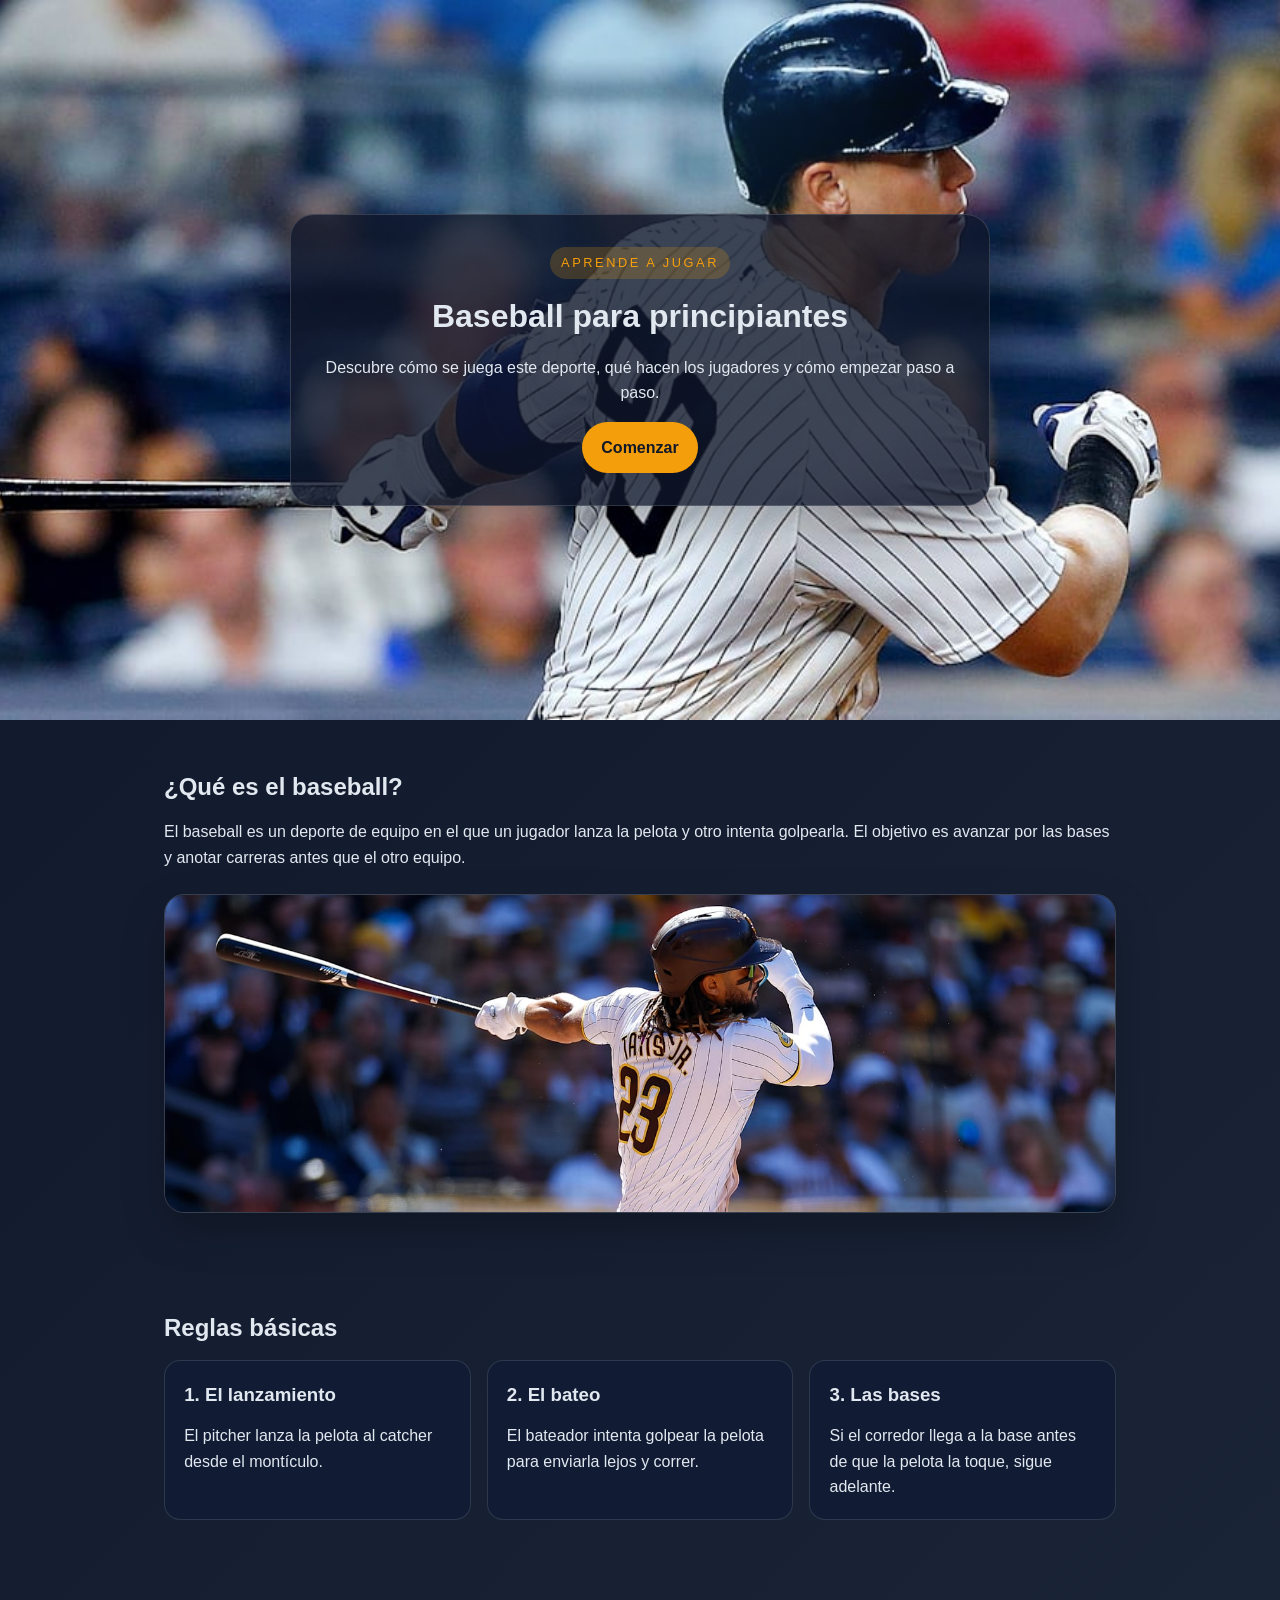
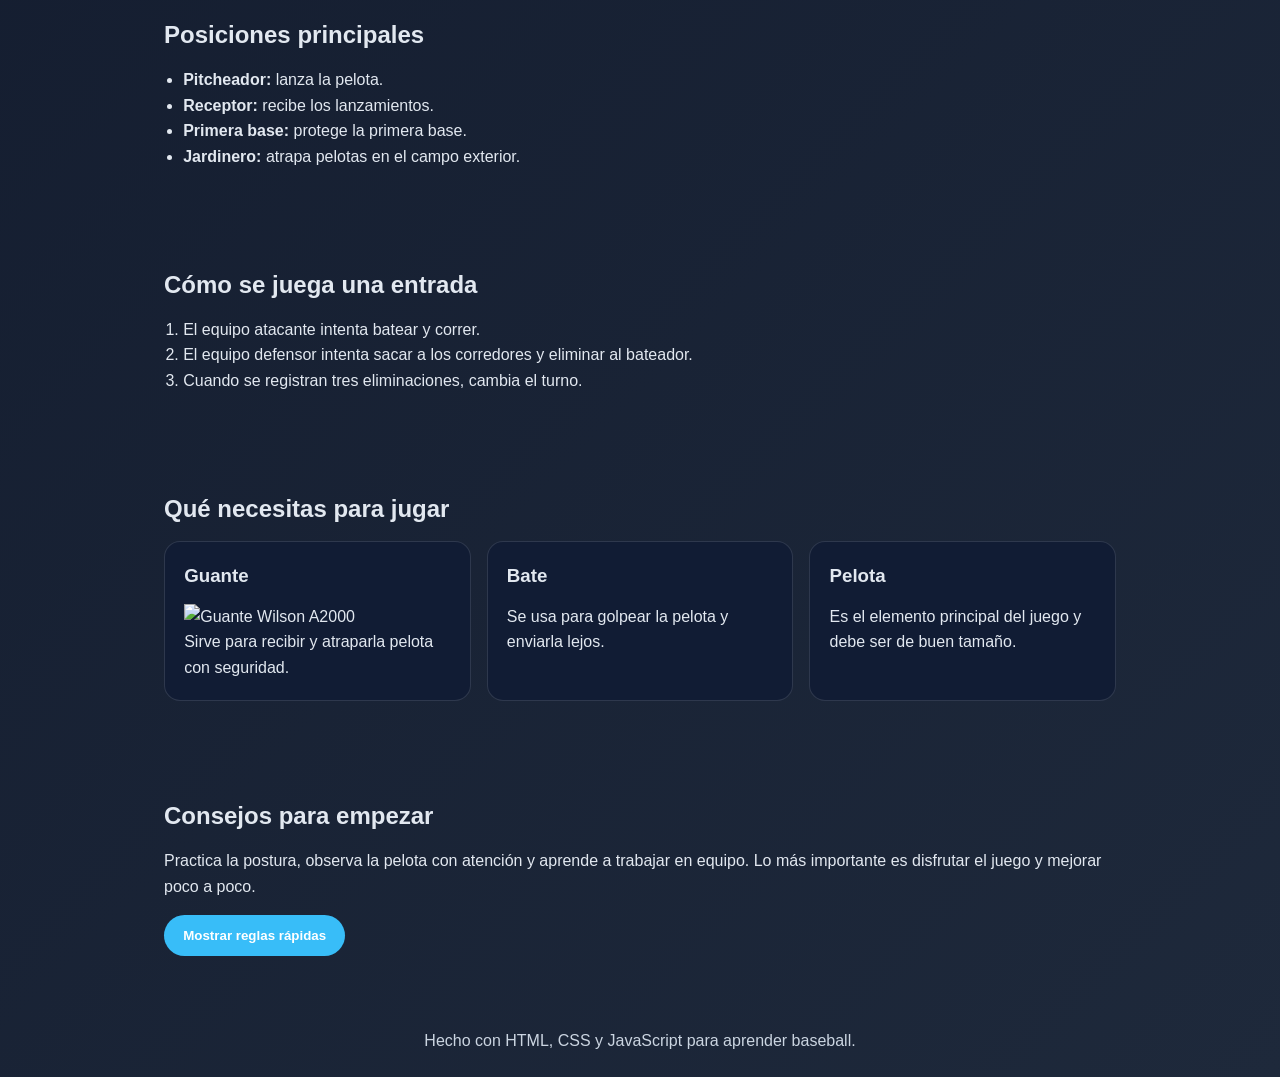
==== index.html @ 802ab8e9 "Use SVG Wilson A2000 glove illustration" ====
<!DOCTYPE html>
<html lang="es">
  <head>
    <meta charset="UTF-8" />
    <meta name="viewport" content="width=device-width, initial-scale=1.0" />
    <title>Baseball para principiantes</title>
    <link rel="stylesheet" href="styles.css" />
  </head>
  <body>
    <header class="hero">
      <div class="hero-content">
        <p class="eyebrow">Aprende a jugar</p>
        <h1>Baseball para principiantes</h1>
        <p>
          Descubre cómo se juega este deporte, qué hacen los jugadores y cómo empezar paso a paso.
        </p>
        <a class="btn" href="#reglas">Comenzar</a>
      </div>
    </header>

    <main>
      <section class="section" id="intro">
        <h2>¿Qué es el baseball?</h2>
        <p>
          El baseball es un deporte de equipo en el que un jugador lanza la pelota y otro intenta golpearla.
          El objetivo es avanzar por las bases y anotar carreras antes que el otro equipo.
        </p>
        <div class="image-card">
          <img
            src="images/fernando-tatis-v2.jpg"
            alt="Fernando Tatís Jr."
          />
        </div>
      </section>

      <section class="section" id="reglas">
        <h2>Reglas básicas</h2>
        <div class="cards">
          <article class="card">
            <h3>1. El lanzamiento</h3>
            <p>El pitcher lanza la pelota al catcher desde el montículo.</p>
          </article>
          <article class="card">
            <h3>2. El bateo</h3>
            <p>El bateador intenta golpear la pelota para enviarla lejos y correr.</p>
          </article>
          <article class="card">
            <h3>3. Las bases</h3>
            <p>Si el corredor llega a la base antes de que la pelota la toque, sigue adelante.</p>
          </article>
        </div>
      </section>

      <section class="section">
        <h2>Posiciones principales</h2>
        <ul class="list">
          <li><strong>Pitcheador:</strong> lanza la pelota.</li>
          <li><strong>Receptor:</strong> recibe los lanzamientos.</li>
          <li><strong>Primera base:</strong> protege la primera base.</li>
          <li><strong>Jardinero:</strong> atrapa pelotas en el campo exterior.</li>
        </ul>
      </section>

      <section class="section">
        <h2>Cómo se juega una entrada</h2>
        <ol class="list">
          <li>El equipo atacante intenta batear y correr.</li>
          <li>El equipo defensor intenta sacar a los corredores y eliminar al bateador.</li>
          <li>Cuando se registran tres eliminaciones, cambia el turno.</li>
        </ol>
      </section>

      <section class="section">
        <h2>Qué necesitas para jugar</h2>
        <div class="cards">
          <article class="card">
            <h3>Guante</h3>
            <img src="images/guante-wilson-a2000-v2.jpg" alt="Guante Wilson A2000" />
            <p>Sirve para recibir y atraparla pelota con seguridad.</p>
          </article>
          <article class="card">
            <h3>Bate</h3>
            <p>Se usa para golpear la pelota y enviarla lejos.</p>
          </article>
          <article class="card">
            <h3>Pelota</h3>
            <p>Es el elemento principal del juego y debe ser de buen tamaño.</p>
          </article>
        </div>
      </section>

      <section class="section">
        <h2>Consejos para empezar</h2>
        <p>
          Practica la postura, observa la pelota con atención y aprende a trabajar en equipo.
          Lo más importante es disfrutar el juego y mejorar poco a poco.
        </p>
        <button id="toggleBtn" class="btn secondary">Mostrar reglas rápidas</button>
        <div id="tipsPanel" class="hidden">
          <p>Regla rápida: tres outs cambian el turno y un corredor que llega a home anota una carrera.</p>
        </div>
      </section>
    </main>

    <footer>
      <p>Hecho con HTML, CSS y JavaScript para aprender baseball.</p>
    </footer>

    <script>
      document.addEventListener('DOMContentLoaded', () => {
        const toggleBtn = document.getElementById('toggleBtn');
        const tipsPanel = document.getElementById('tipsPanel');

        if (toggleBtn && tipsPanel) {
          toggleBtn.addEventListener('click', () => {
            const isHidden = tipsPanel.classList.toggle('hidden');
            toggleBtn.textContent = isHidden ? 'Mostrar reglas rápidas' : 'Ocultar reglas rápidas';
          });
        }
      });
    </script>
  </body>
</html>
---- styles.css ----
:root {
  color-scheme: dark;
  --bg: #0f172a;
  --panel: #111c34;
  --text: #e2e8f0;
  --accent: #f59e0b;
  --accent-2: #38bdf8;
}

* {
  box-sizing: border-box;
  margin: 0;
  padding: 0;
}

body {
  font-family: Arial, Helvetica, sans-serif;
  background: linear-gradient(135deg, var(--bg), #1e293b);
  color: var(--text);
  line-height: 1.6;
}

.hero {
  min-height: 80vh;
  display: flex;
  align-items: center;
  justify-content: center;
  padding: 2rem;
  background: radial-gradient(circle at top, rgba(56, 189, 248, 0.25), transparent 40%),
    url("./images/manny-machado.jpg") center/cover;
}

.hero-content {
  max-width: 700px;
  padding: 2rem;
  background: rgba(15, 23, 42, 0.8);
  border: 1px solid rgba(255, 255, 255, 0.15);
  border-radius: 24px;
  box-shadow: 0 20px 60px rgba(0, 0, 0, 0.35);
  text-align: center;
}

.eyebrow {
  display: inline-block;
  margin-bottom: 0.75rem;
  padding: 0.35rem 0.7rem;
  border-radius: 999px;
  background: rgba(245, 158, 11, 0.2);
  color: var(--accent);
  text-transform: uppercase;
  letter-spacing: 0.2em;
  font-size: 0.8rem;
}

h1,
h2,
h3 {
  margin-bottom: 0.8rem;
}

.btn {
  display: inline-block;
  margin-top: 1rem;
  padding: 0.8rem 1.2rem;
  background: var(--accent);
  color: #111827;
  border-radius: 999px;
  text-decoration: none;
  font-weight: bold;
  cursor: pointer;
  border: none;
}

.btn.secondary {
  background: var(--accent-2);
  color: white;
}

.section {
  max-width: 1000px;
  margin: 0 auto;
  padding: 3rem 1.5rem;
}

.cards {
  display: grid;
  gap: 1rem;
  grid-template-columns: repeat(auto-fit, minmax(220px, 1fr));
}

.card {
  background: var(--panel);
  border: 1px solid rgba(255, 255, 255, 0.12);
  border-radius: 16px;
  padding: 1.2rem;
}

.image-card {
  margin-top: 1.5rem;
  overflow: hidden;
  border-radius: 20px;
  border: 1px solid rgba(255, 255, 255, 0.15);
  box-shadow: 0 18px 40px rgba(0, 0, 0, 0.25);
}

.image-card img {
  display: block;
  width: 100%;
  height: auto;
  object-fit: cover;
}

.list {
  padding-left: 1.2rem;
}

.hidden {
  display: none;
}

footer {
  text-align: center;
  padding: 1.5rem;
  color: #cbd5e1;
}
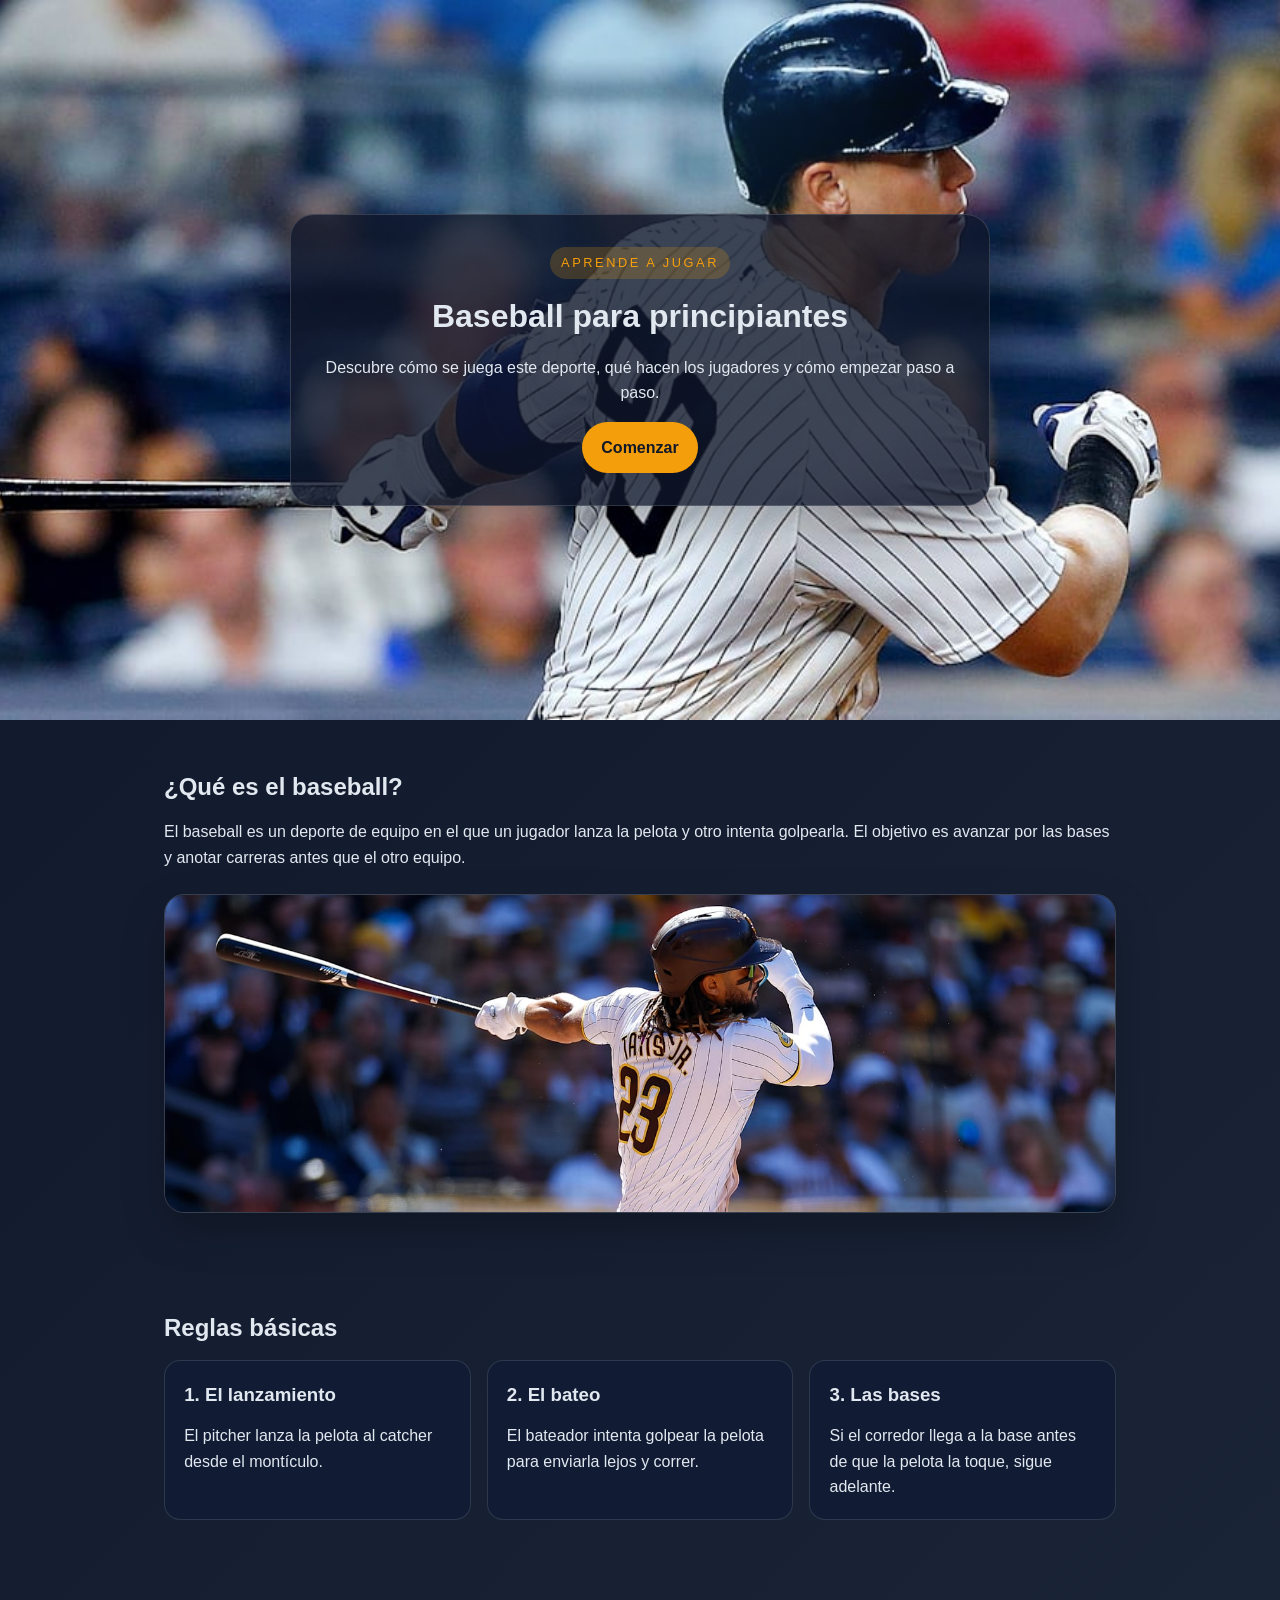
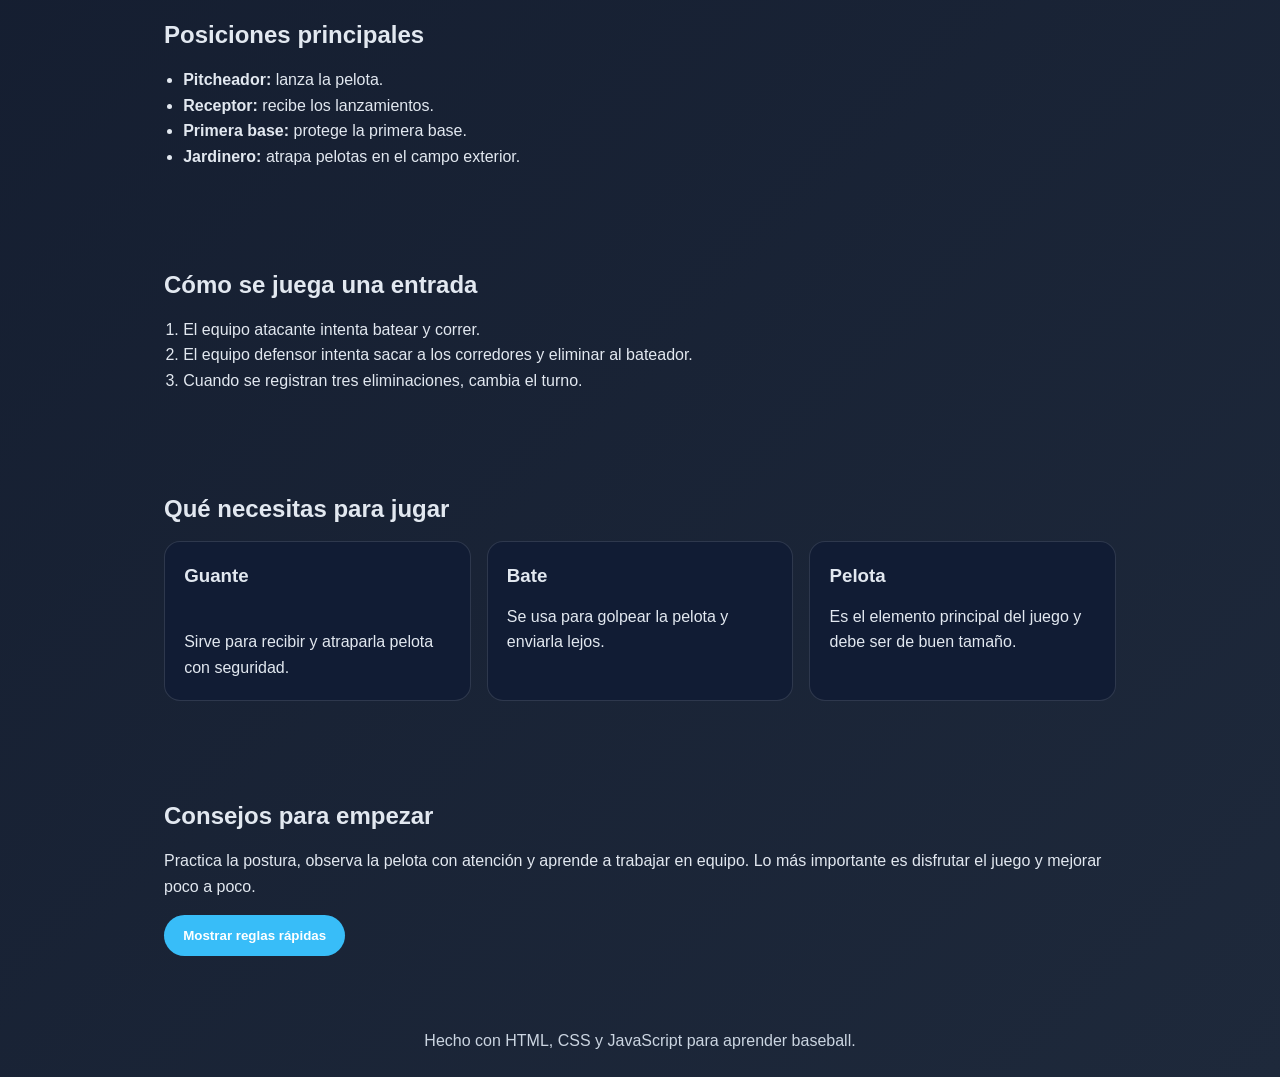
==== commit e441c25a: "Use PNG for Wilson A2000 glove image" ====
--- a/index.html
+++ b/index.html
@@ -75,7 +75,7 @@
         <div class="cards">
           <article class="card">
             <h3>Guante</h3>
-            <img src="images/guante-wilson-a2000-v2.jpg" alt="Guante Wilson A2000" />
+            <img src="images/guante-wilson-a2000-v2.png" alt="Guante Wilson A2000" />
             <p>Sirve para recibir y atraparla pelota con seguridad.</p>
           </article>
           <article class="card">
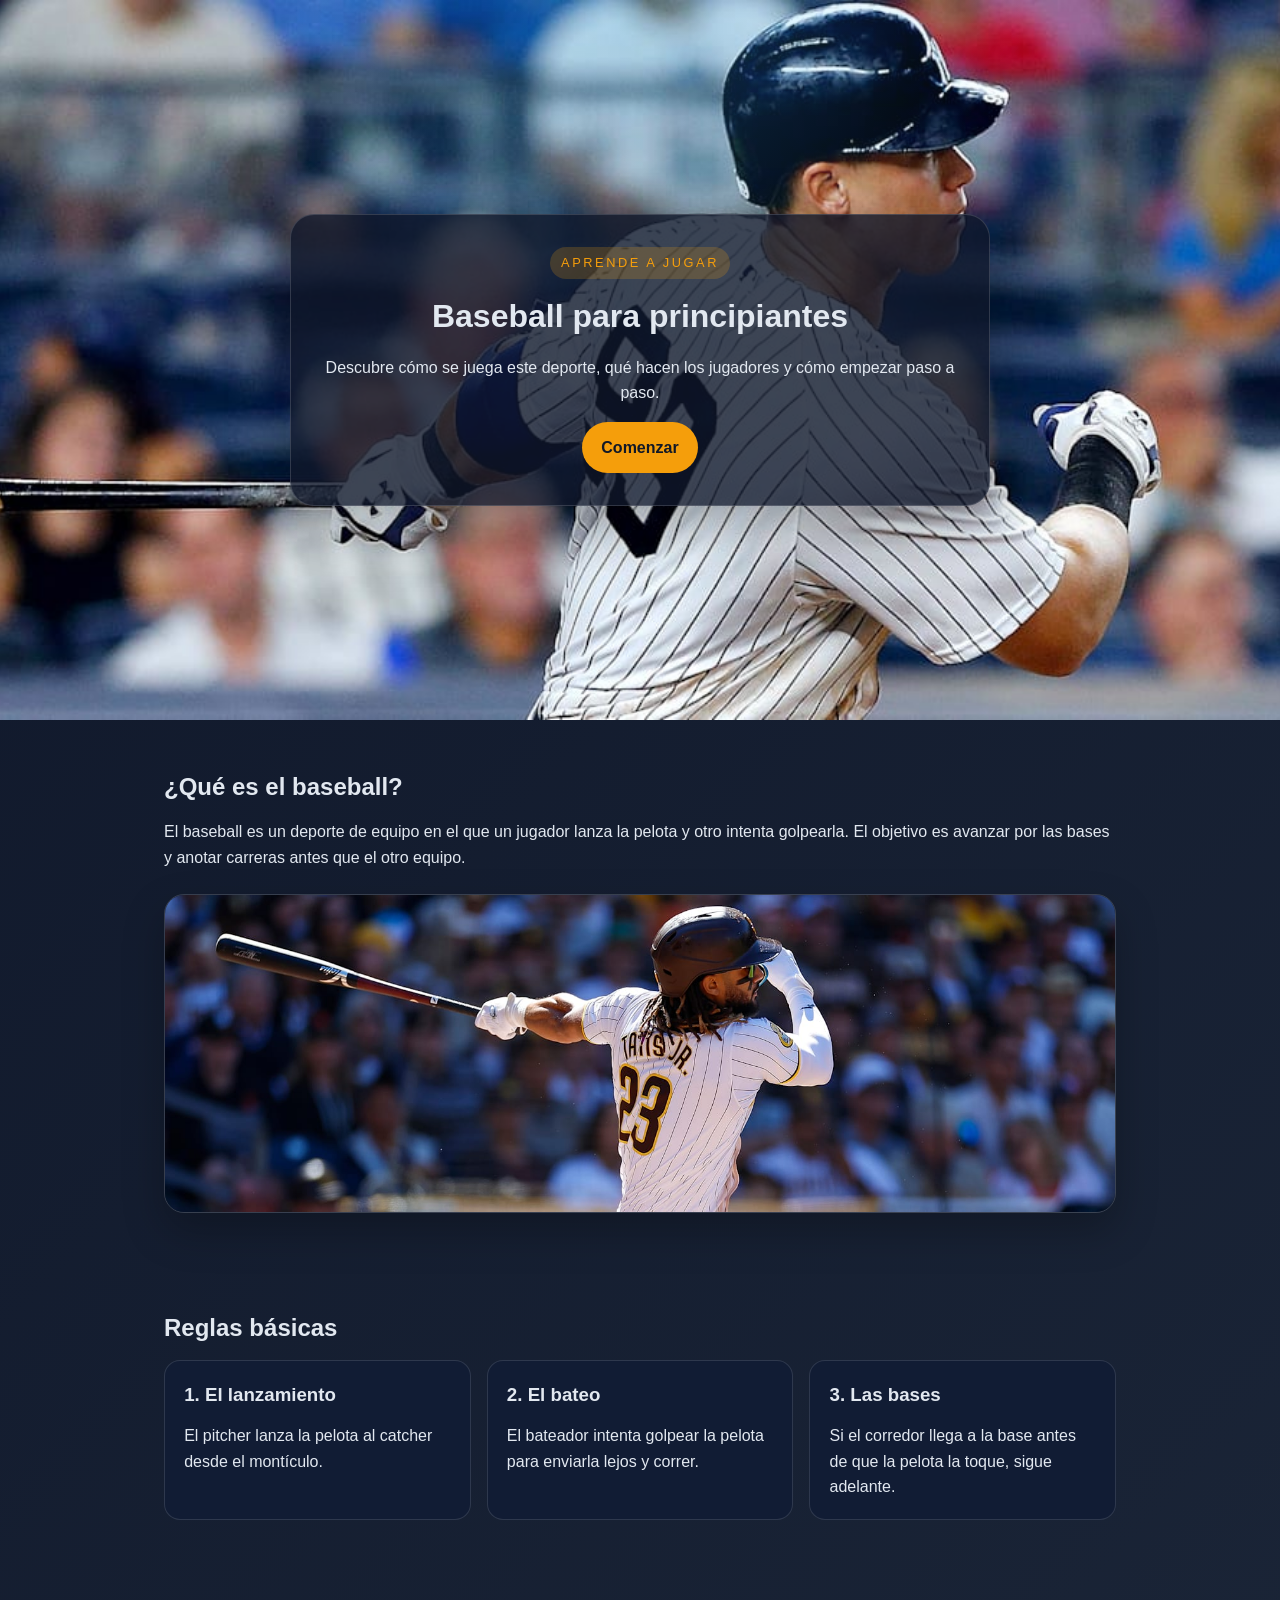
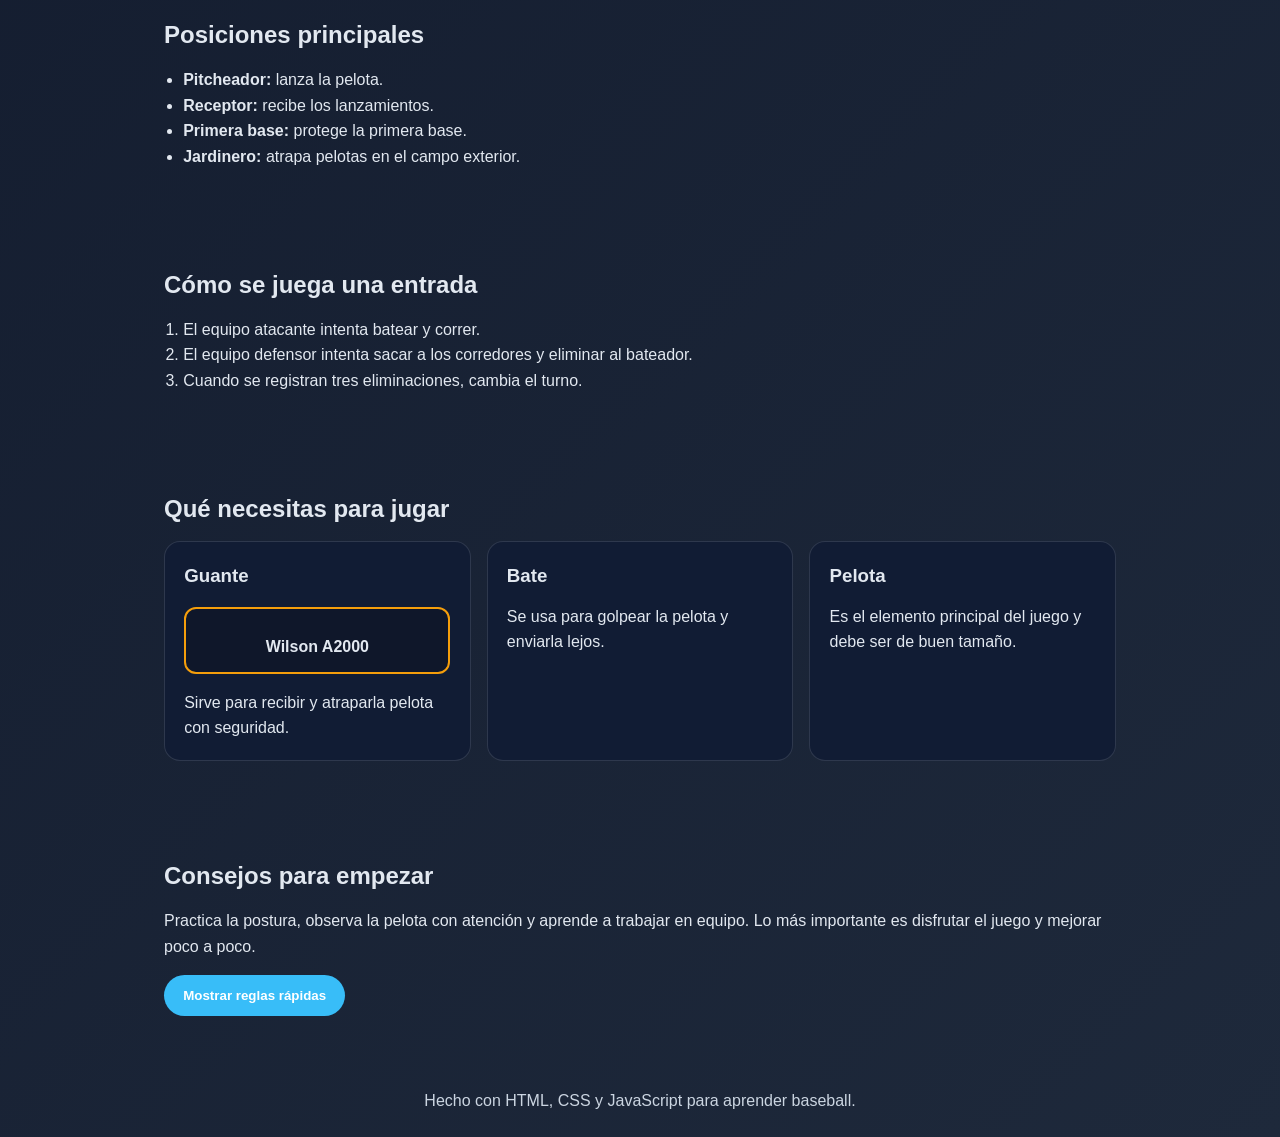
==== commit bad9e4ba: "Highlight glove image in card" ====
--- a/index.html
+++ b/index.html
@@ -75,7 +75,10 @@
         <div class="cards">
           <article class="card">
             <h3>Guante</h3>
-            <img src="images/guante-wilson-a2000-v2.png" alt="Guante Wilson A2000" />
+            <div style="margin: 1rem 0; padding: 0.75rem; border: 2px solid #f59e0b; border-radius: 12px; background: #0f172a; text-align: center;">
+              <img src="images/guante-wilson-a2000-v3.png" alt="Guante Wilson A2000" style="max-width: 100%; height: auto; display: block; margin: 0 auto;" />
+              <p style="margin-top: 0.75rem; font-weight: bold;">Wilson A2000</p>
+            </div>
             <p>Sirve para recibir y atraparla pelota con seguridad.</p>
           </article>
           <article class="card">
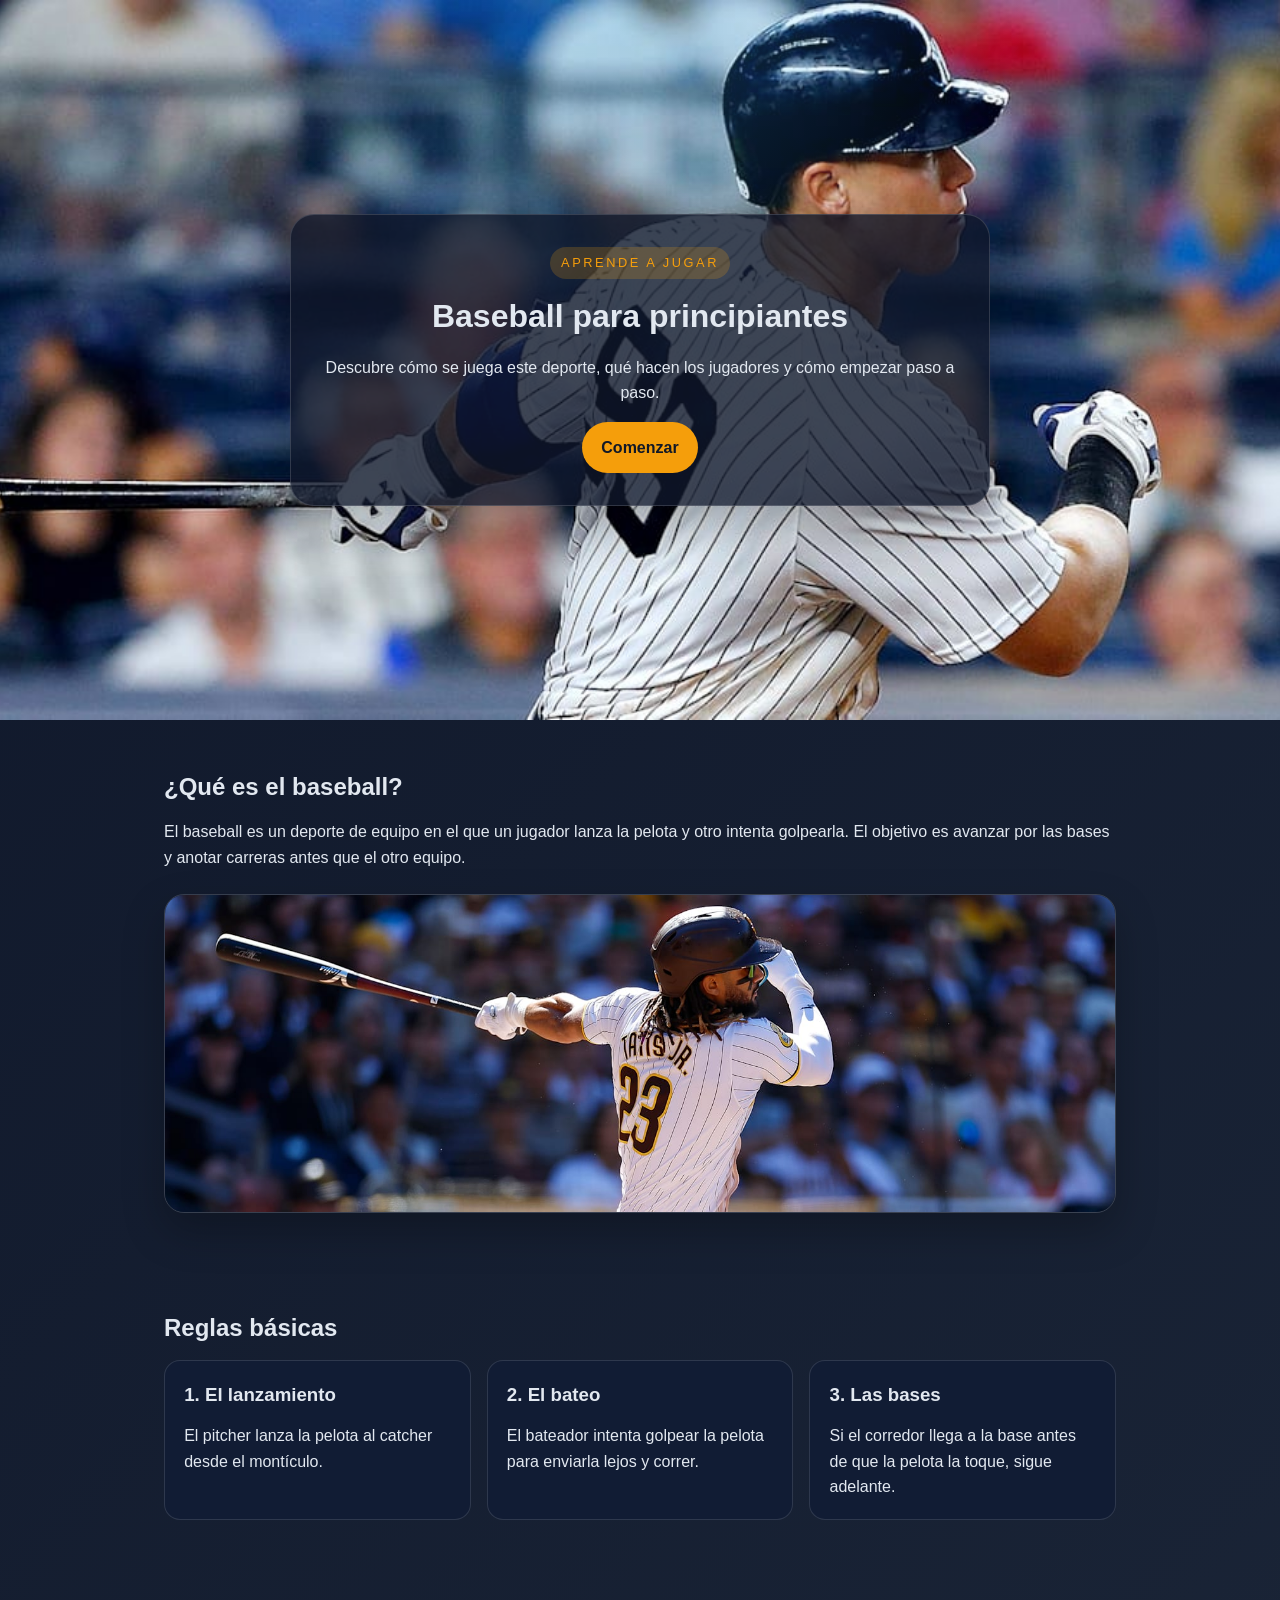
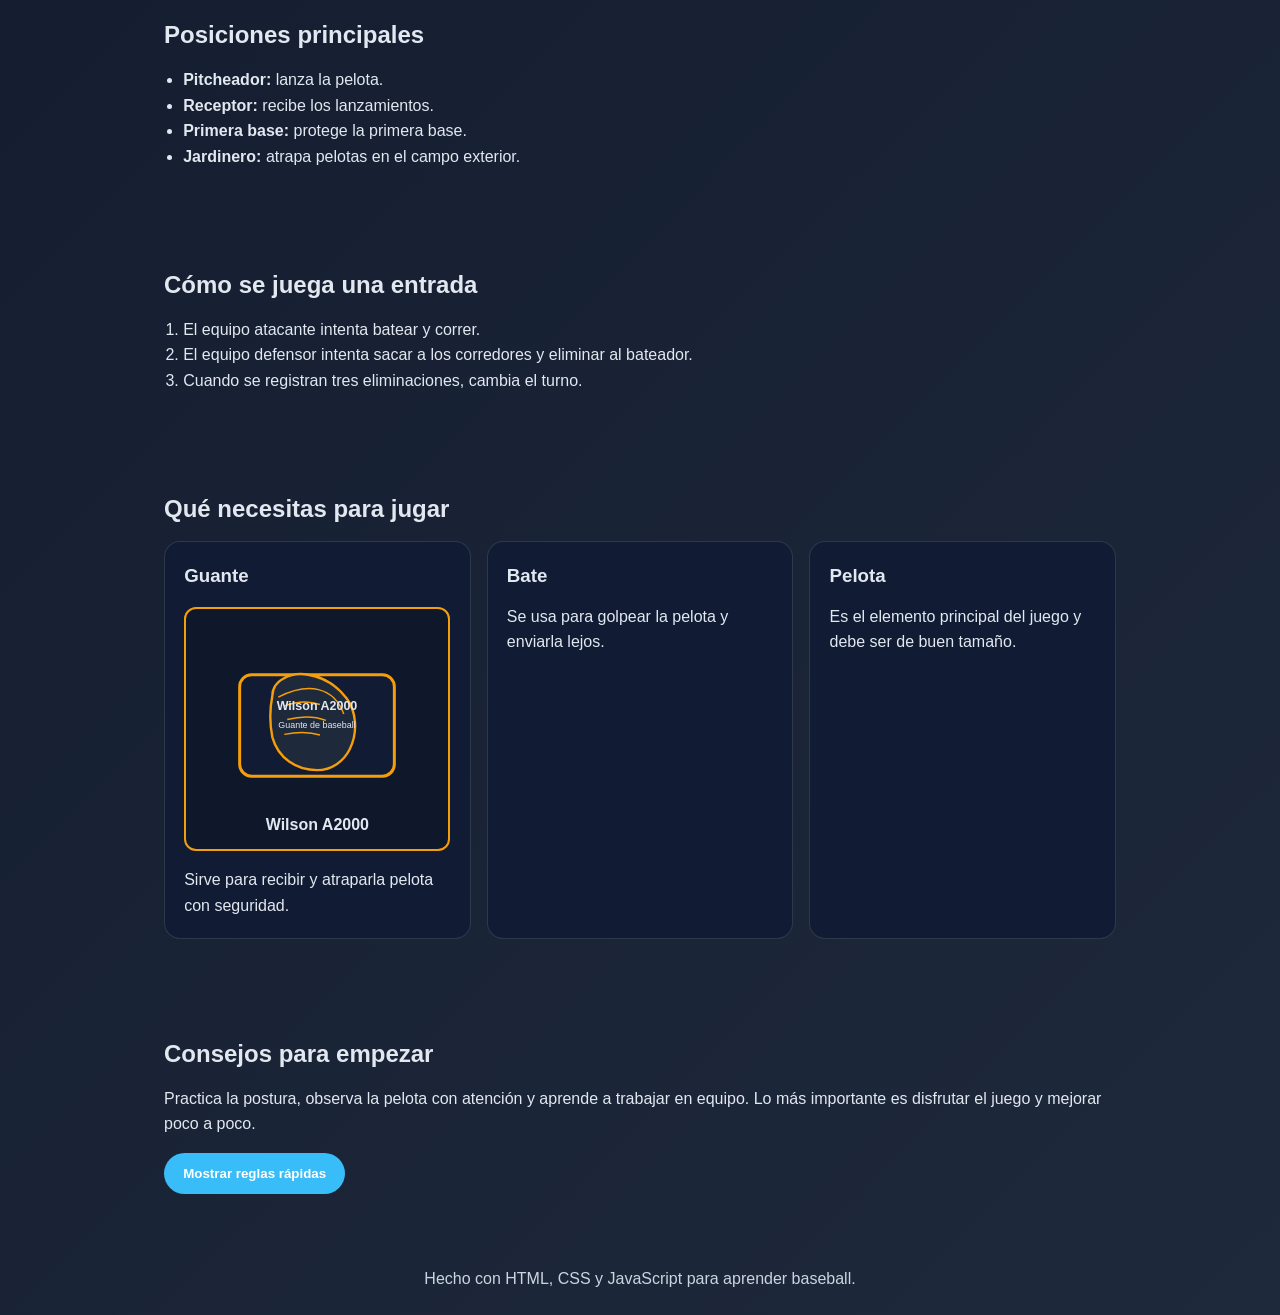
==== commit 0bad3c2a: "Use visible SVG for Wilson A2000 glove" ====
--- a/index.html
+++ b/index.html
@@ -76,7 +76,7 @@
           <article class="card">
             <h3>Guante</h3>
             <div style="margin: 1rem 0; padding: 0.75rem; border: 2px solid #f59e0b; border-radius: 12px; background: #0f172a; text-align: center;">
-              <img src="images/guante-wilson-a2000-v3.png" alt="Guante Wilson A2000" style="max-width: 100%; height: auto; display: block; margin: 0 auto;" />
+              <img src="images/guante-wilson-a2000-v4.svg" alt="Guante Wilson A2000" style="max-width: 100%; height: auto; display: block; margin: 0 auto;" />
               <p style="margin-top: 0.75rem; font-weight: bold;">Wilson A2000</p>
             </div>
             <p>Sirve para recibir y atraparla pelota con seguridad.</p>
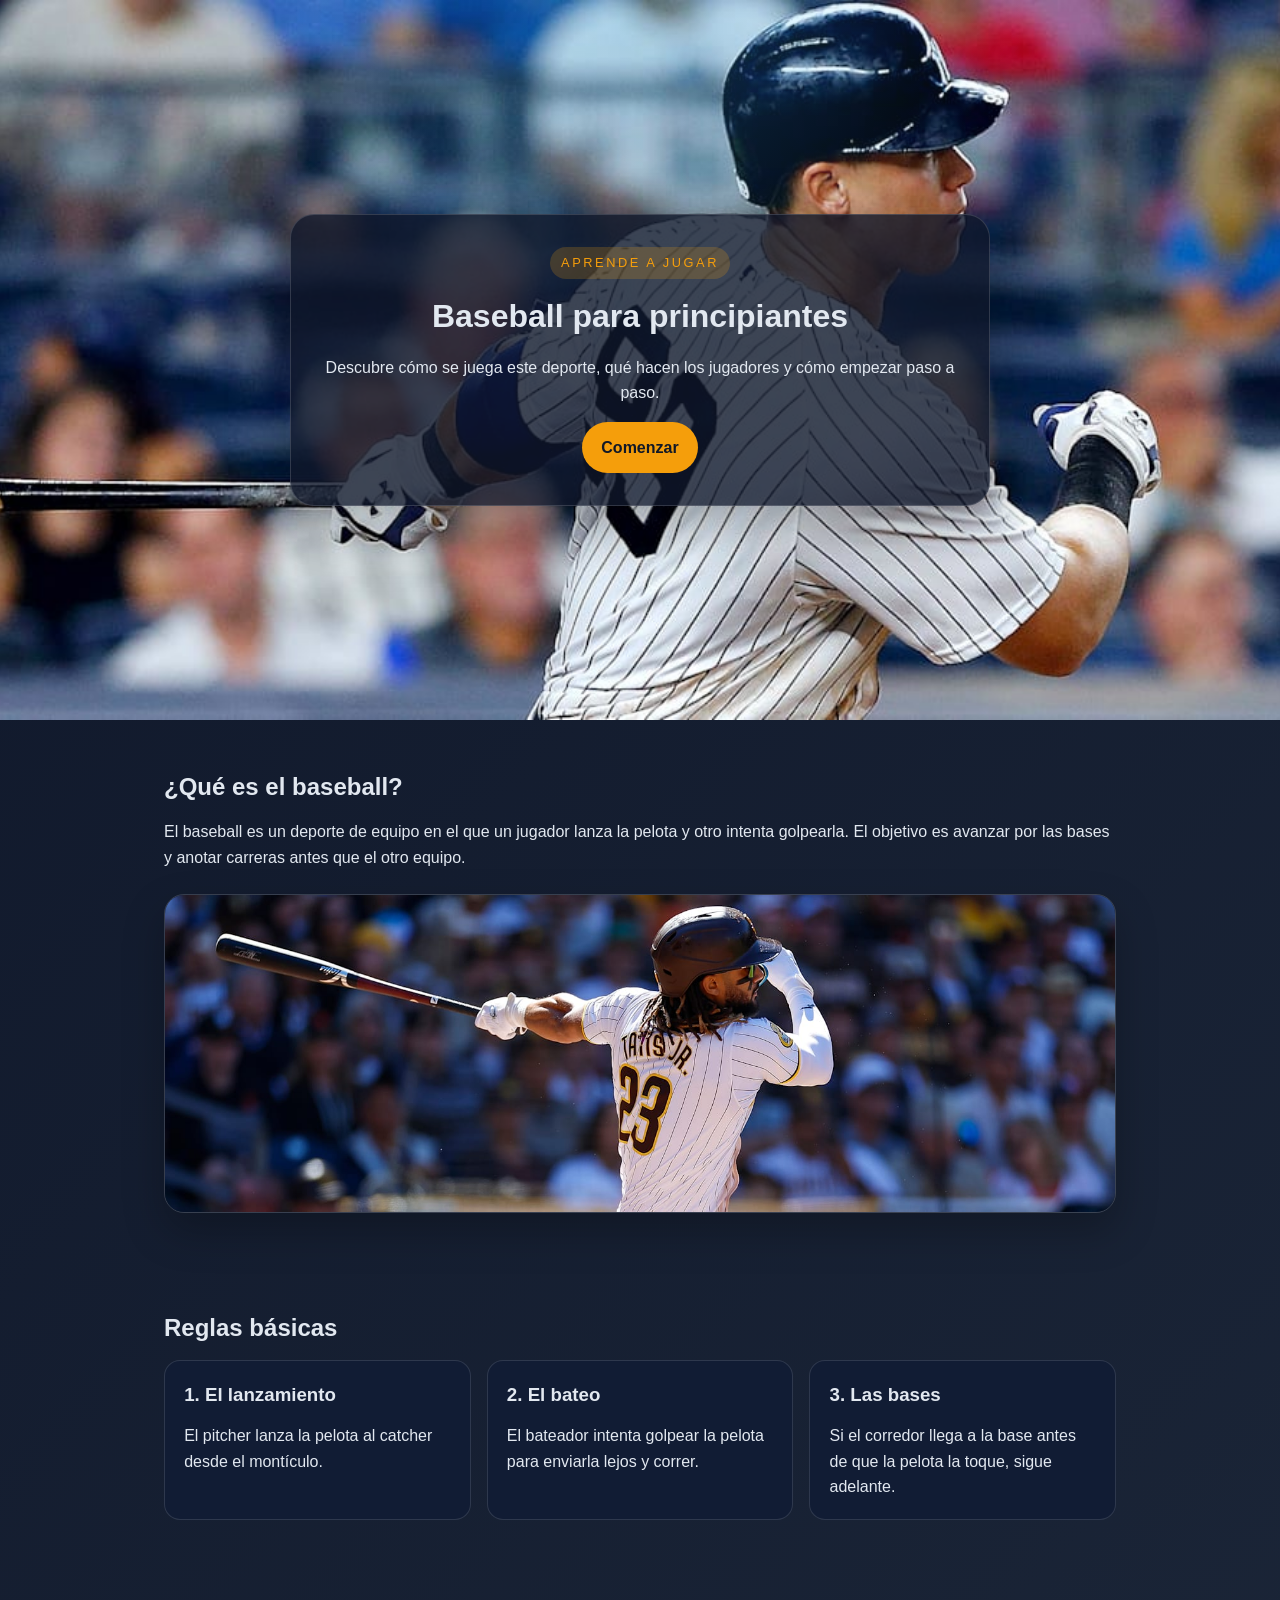
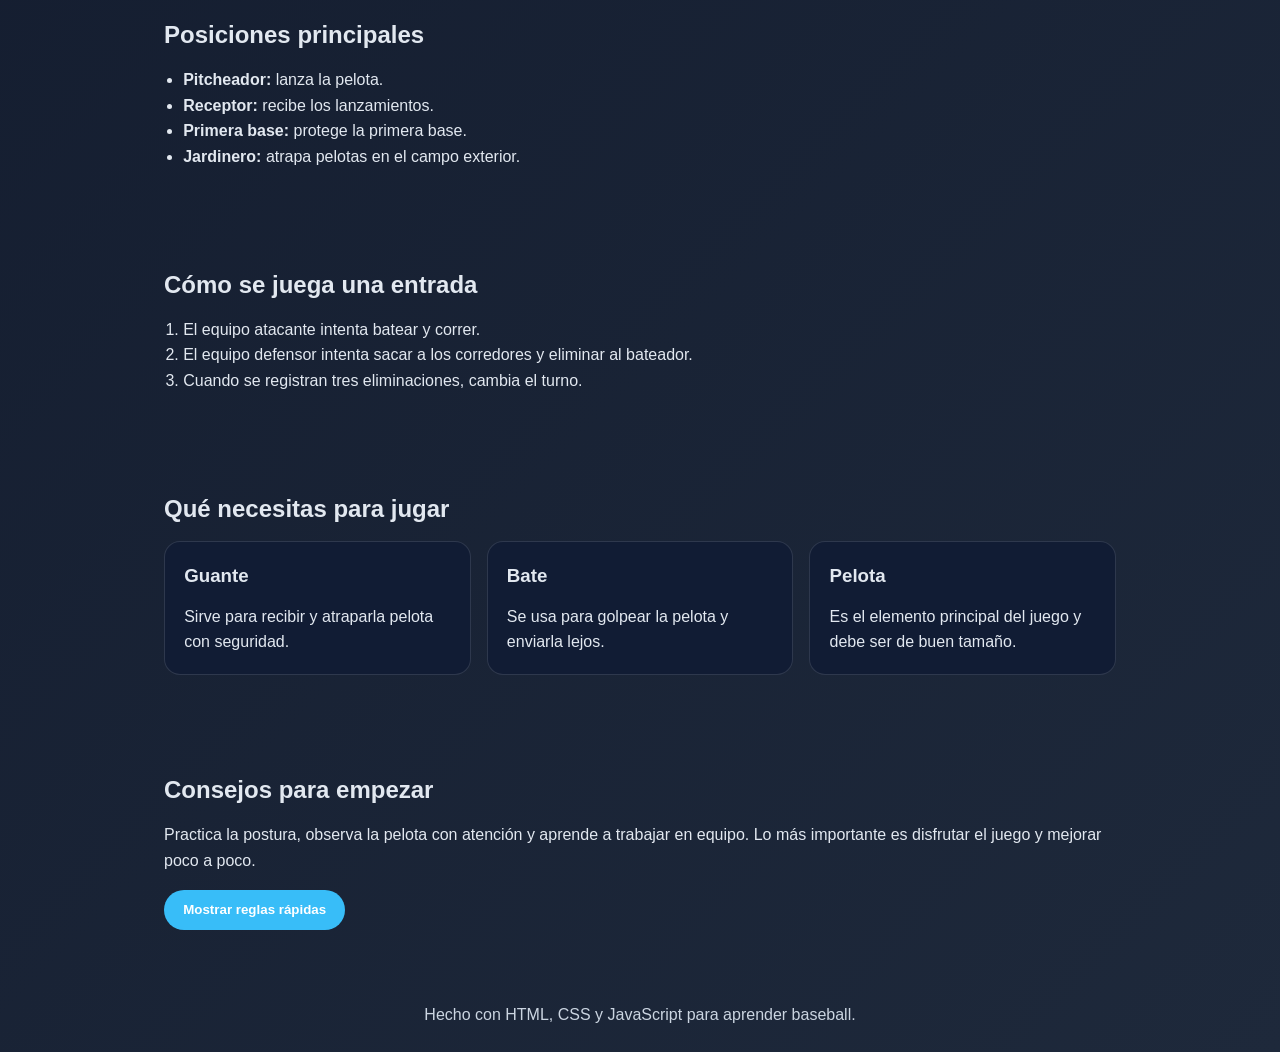
==== commit a32f57e5: "Restore original equipment card" ====
--- a/index.html
+++ b/index.html
@@ -75,10 +75,6 @@
         <div class="cards">
           <article class="card">
             <h3>Guante</h3>
-            <div style="margin: 1rem 0; padding: 0.75rem; border: 2px solid #f59e0b; border-radius: 12px; background: #0f172a; text-align: center;">
-              <img src="images/guante-wilson-a2000-v4.svg" alt="Guante Wilson A2000" style="max-width: 100%; height: auto; display: block; margin: 0 auto;" />
-              <p style="margin-top: 0.75rem; font-weight: bold;">Wilson A2000</p>
-            </div>
             <p>Sirve para recibir y atraparla pelota con seguridad.</p>
           </article>
           <article class="card">
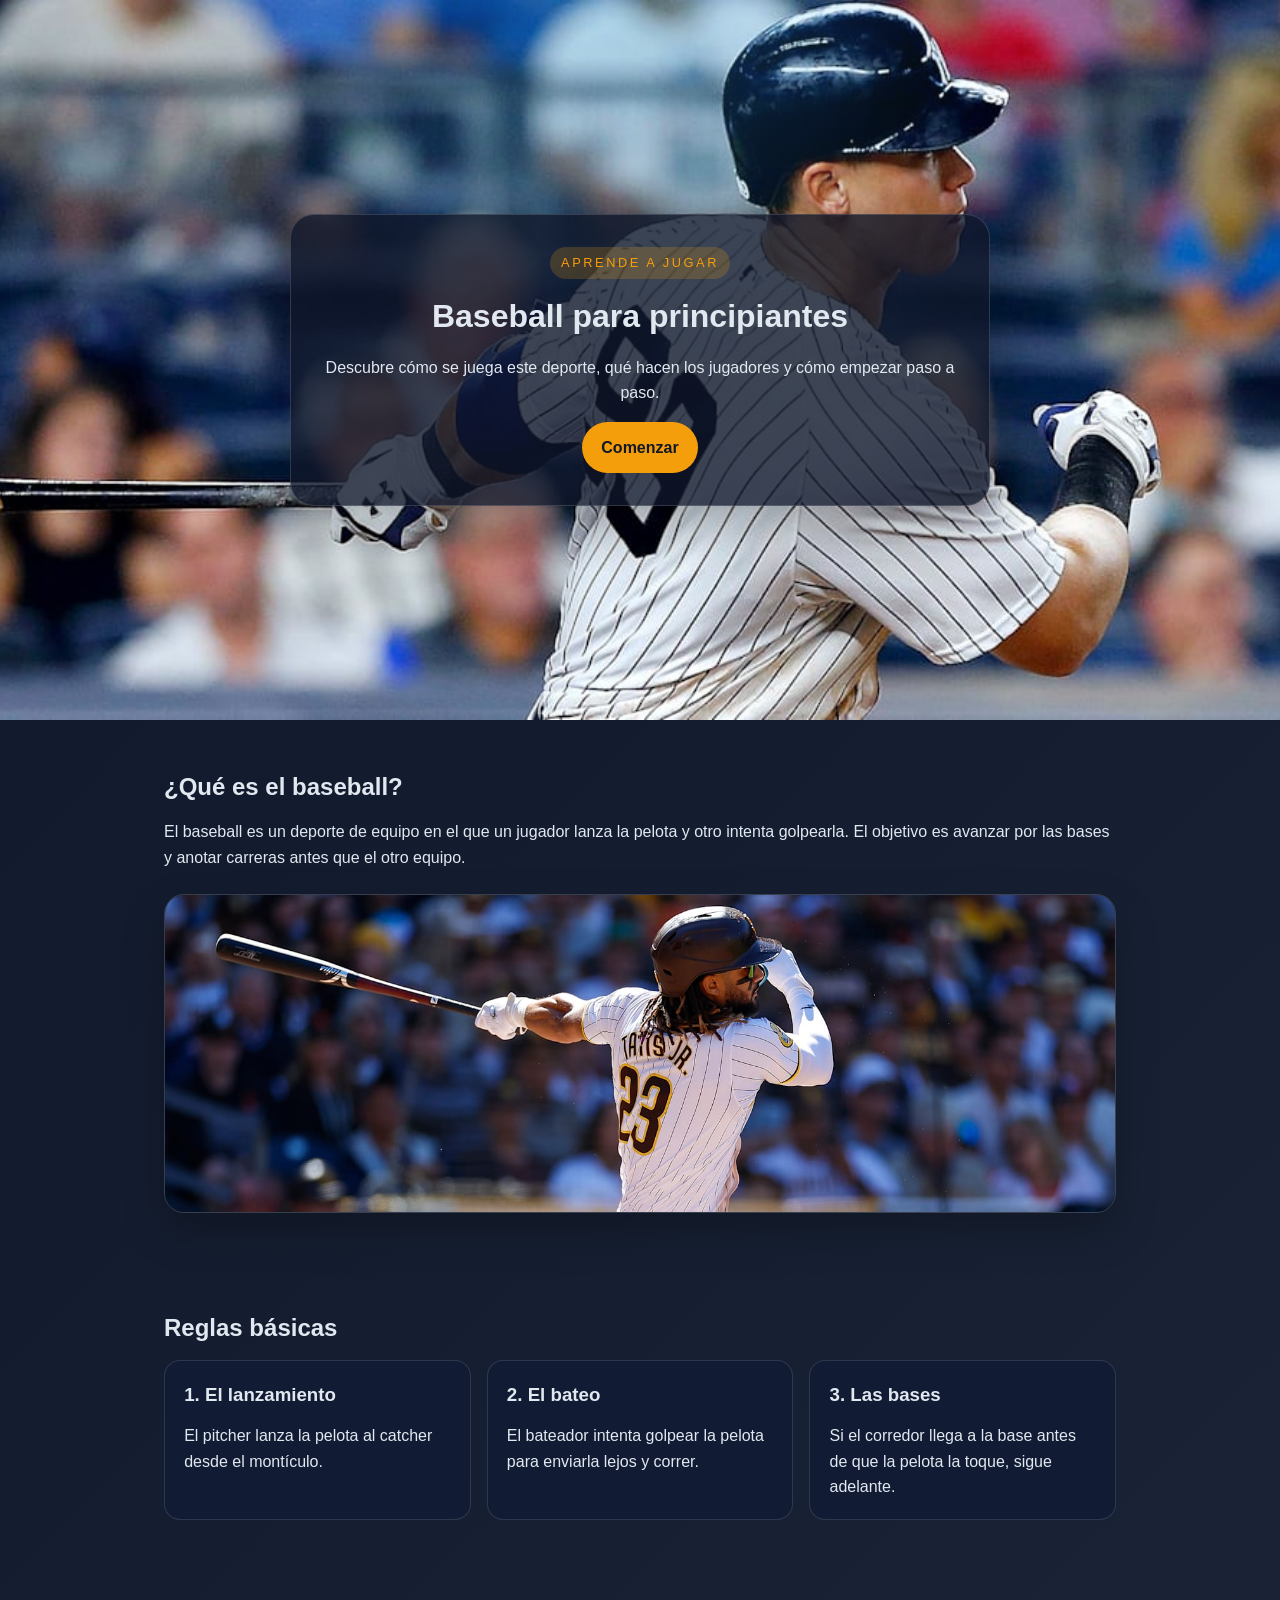
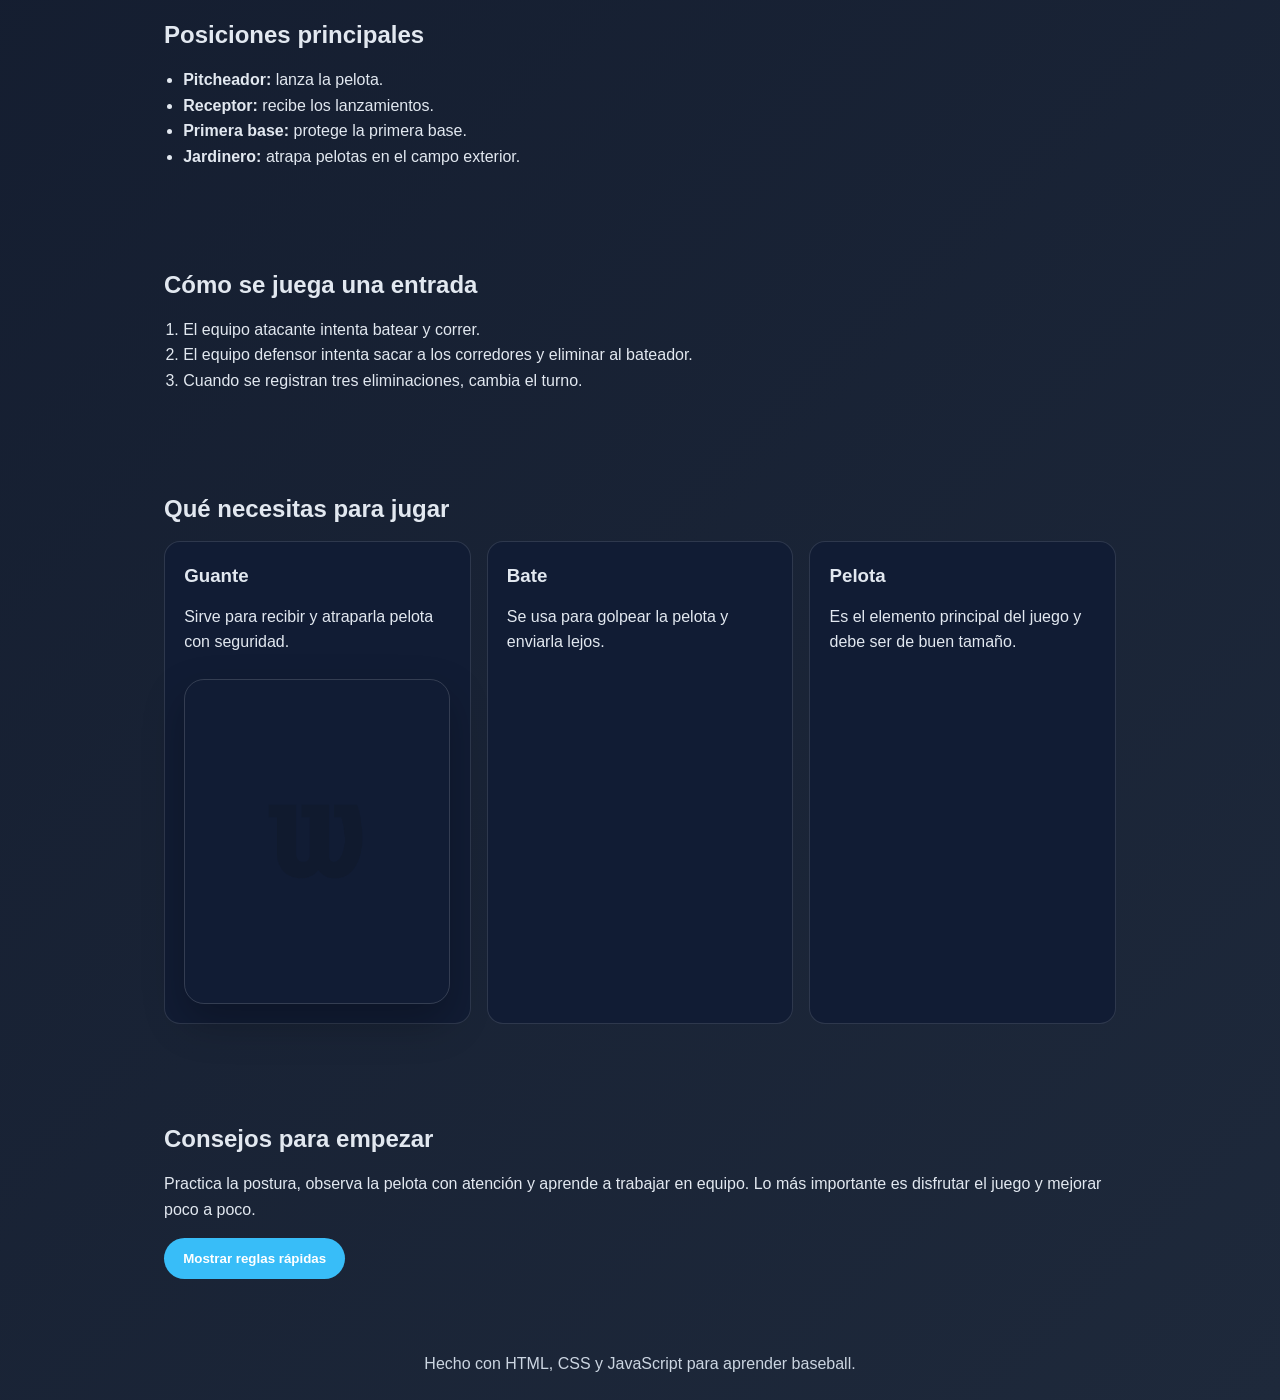
==== commit e201df02: "Add real Wilson A2000 glove image to equipment section" ====
--- a/index.html
+++ b/index.html
@@ -76,6 +76,9 @@
           <article class="card">
             <h3>Guante</h3>
             <p>Sirve para recibir y atraparla pelota con seguridad.</p>
+            <div class="image-card">
+              <img src="images/guante-wilson-a2000-real.png" alt="Guante Wilson A2000" />
+            </div>
           </article>
           <article class="card">
             <h3>Bate</h3>
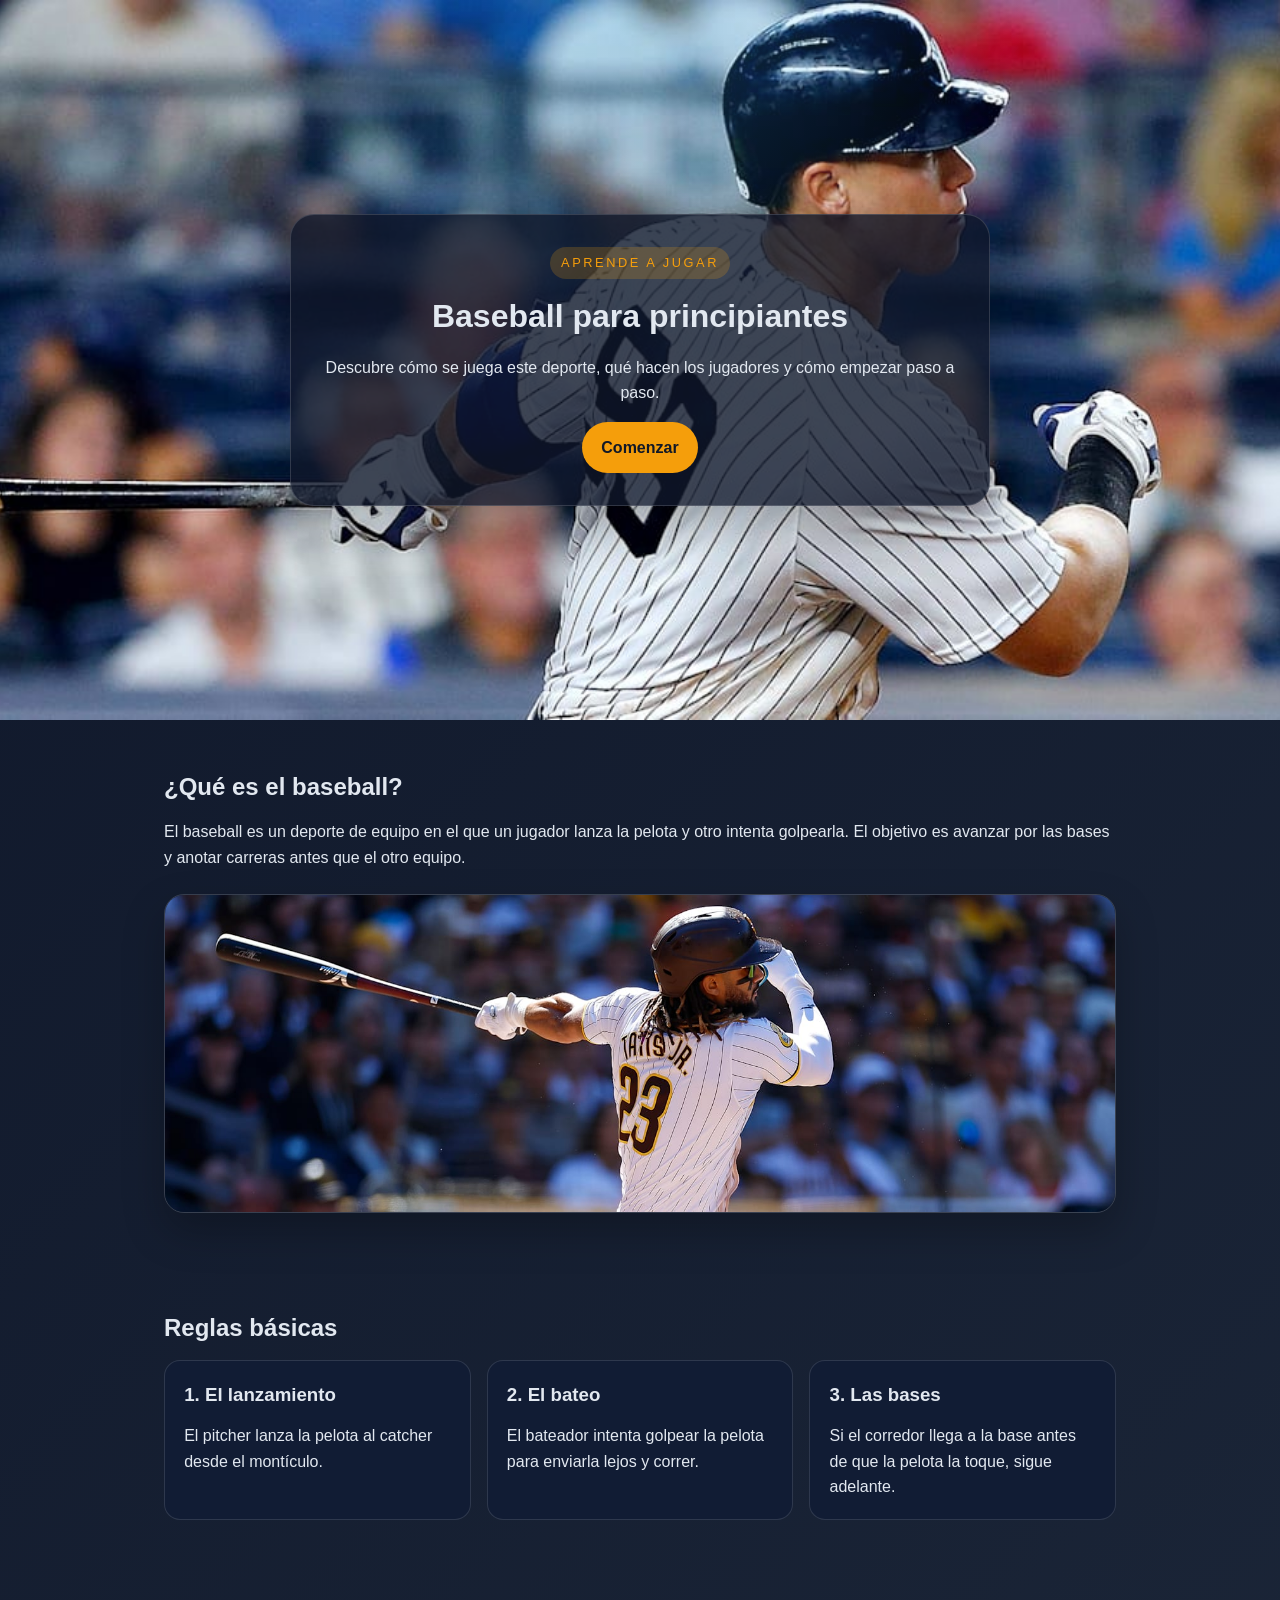
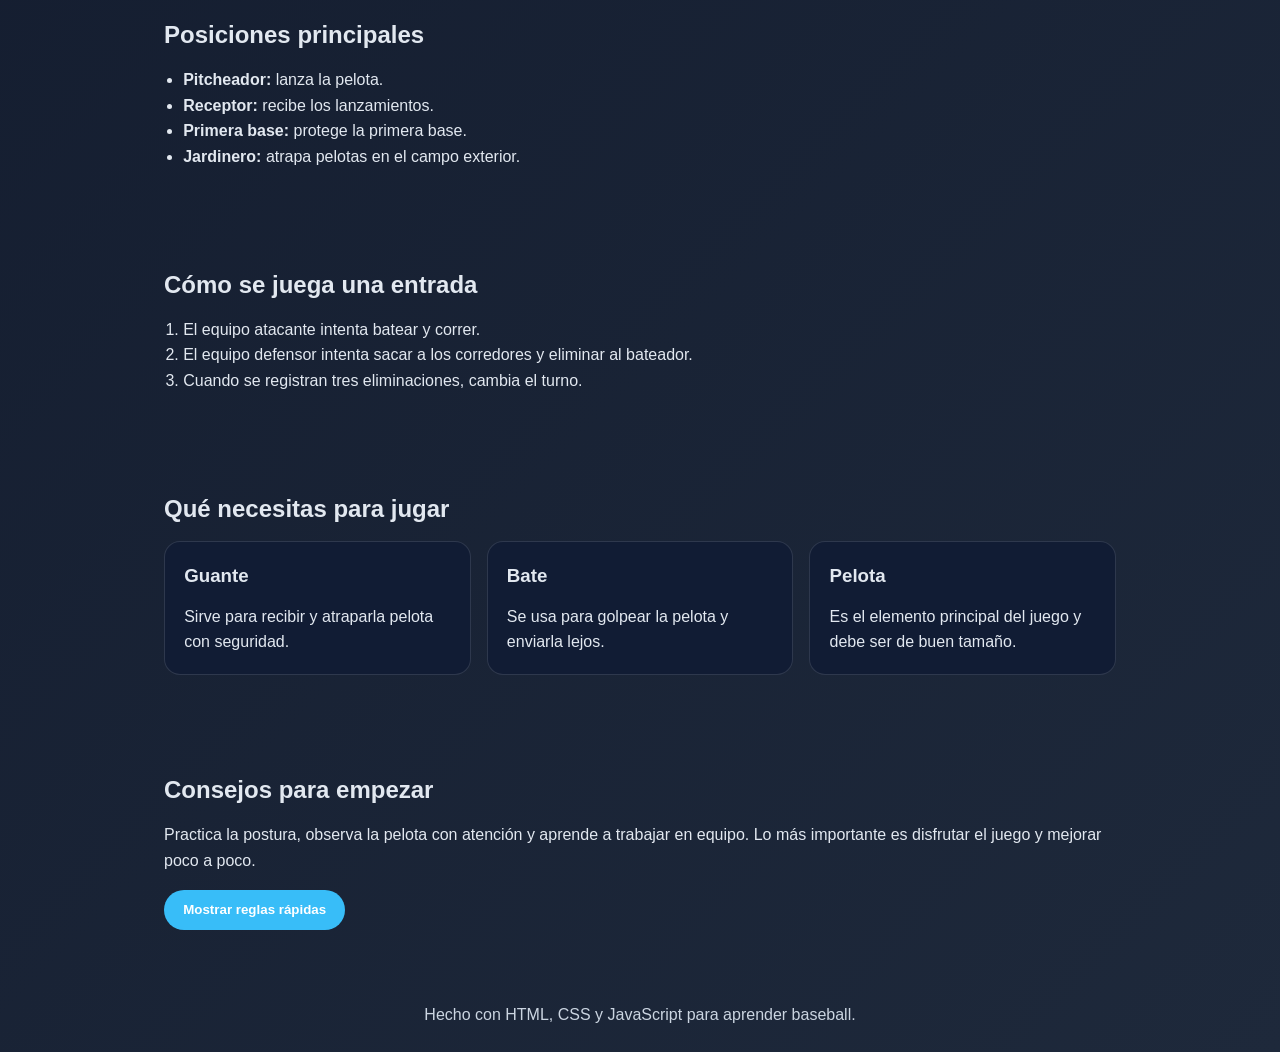
==== commit eb2fc16f: "Remove glove image from equipment section" ====
--- a/index.html
+++ b/index.html
@@ -76,9 +76,6 @@
           <article class="card">
             <h3>Guante</h3>
             <p>Sirve para recibir y atraparla pelota con seguridad.</p>
-            <div class="image-card">
-              <img src="images/guante-wilson-a2000-real.png" alt="Guante Wilson A2000" />
-            </div>
           </article>
           <article class="card">
             <h3>Bate</h3>
